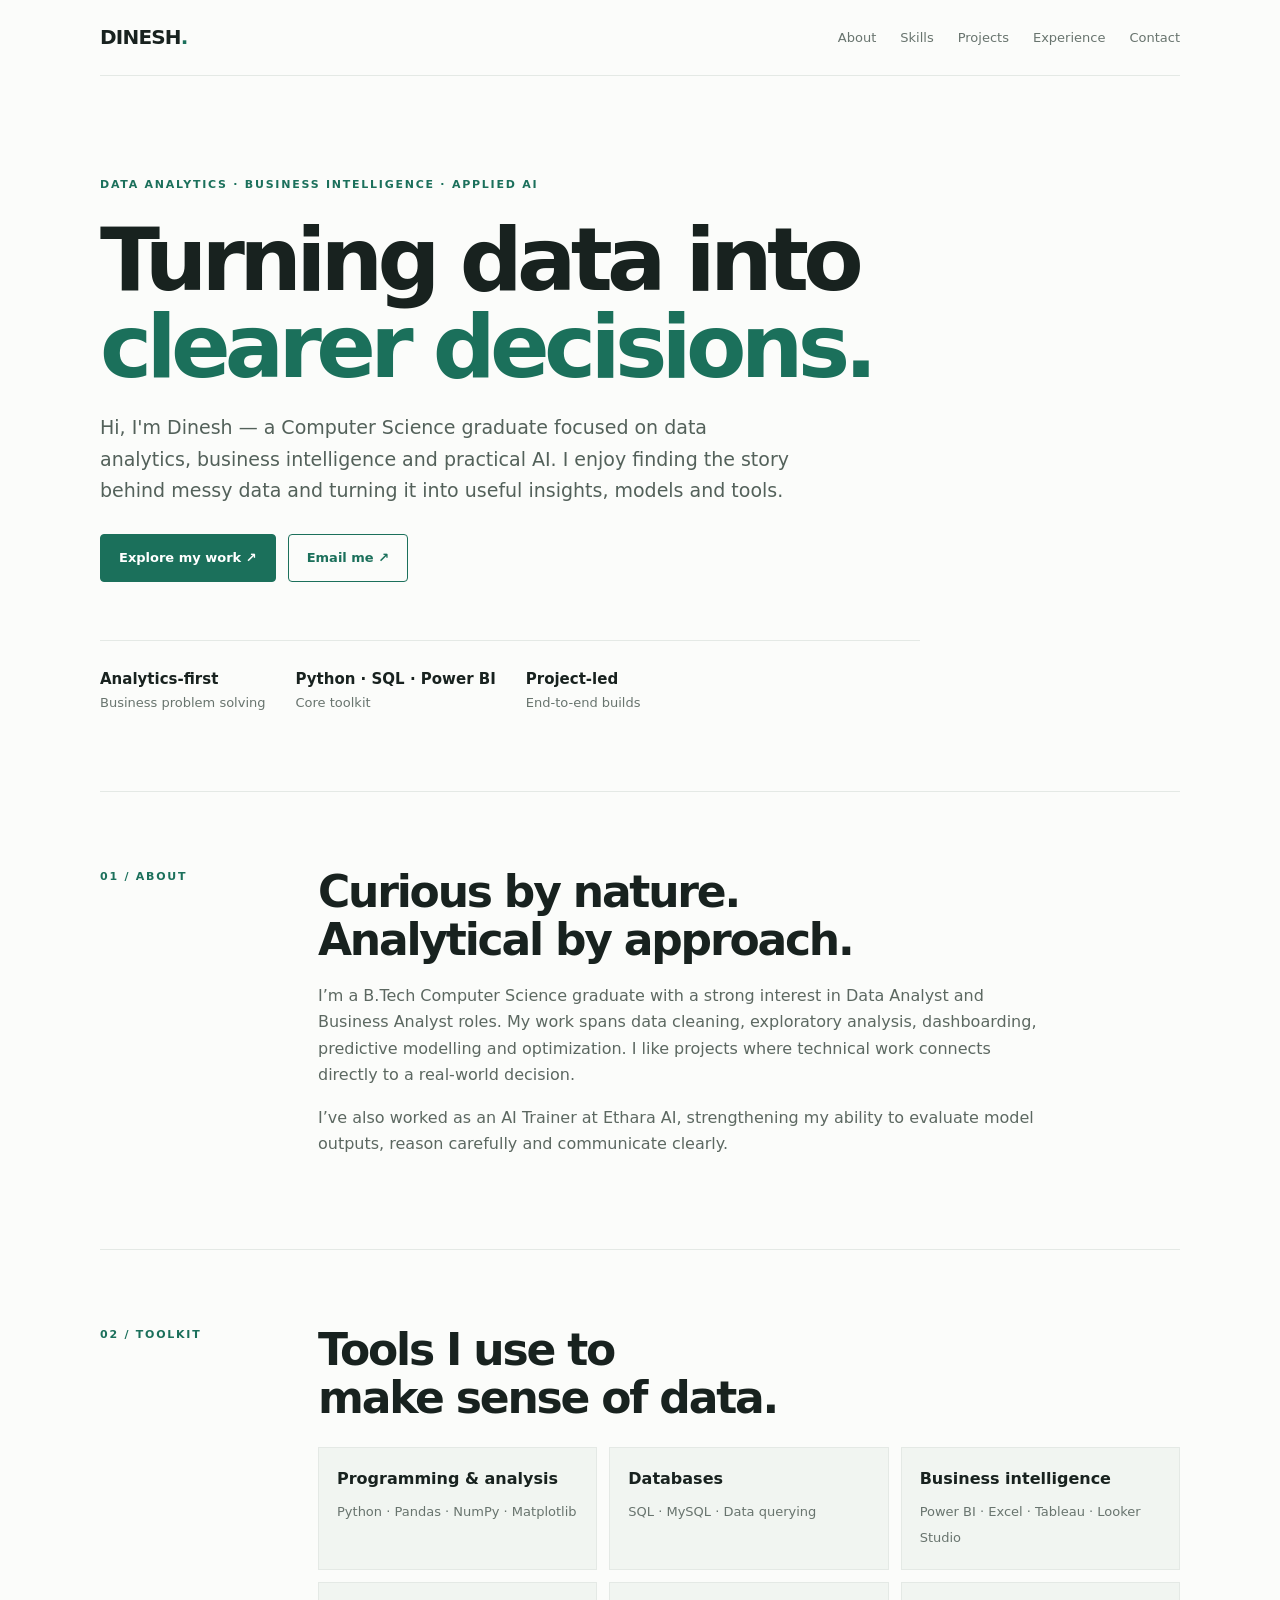
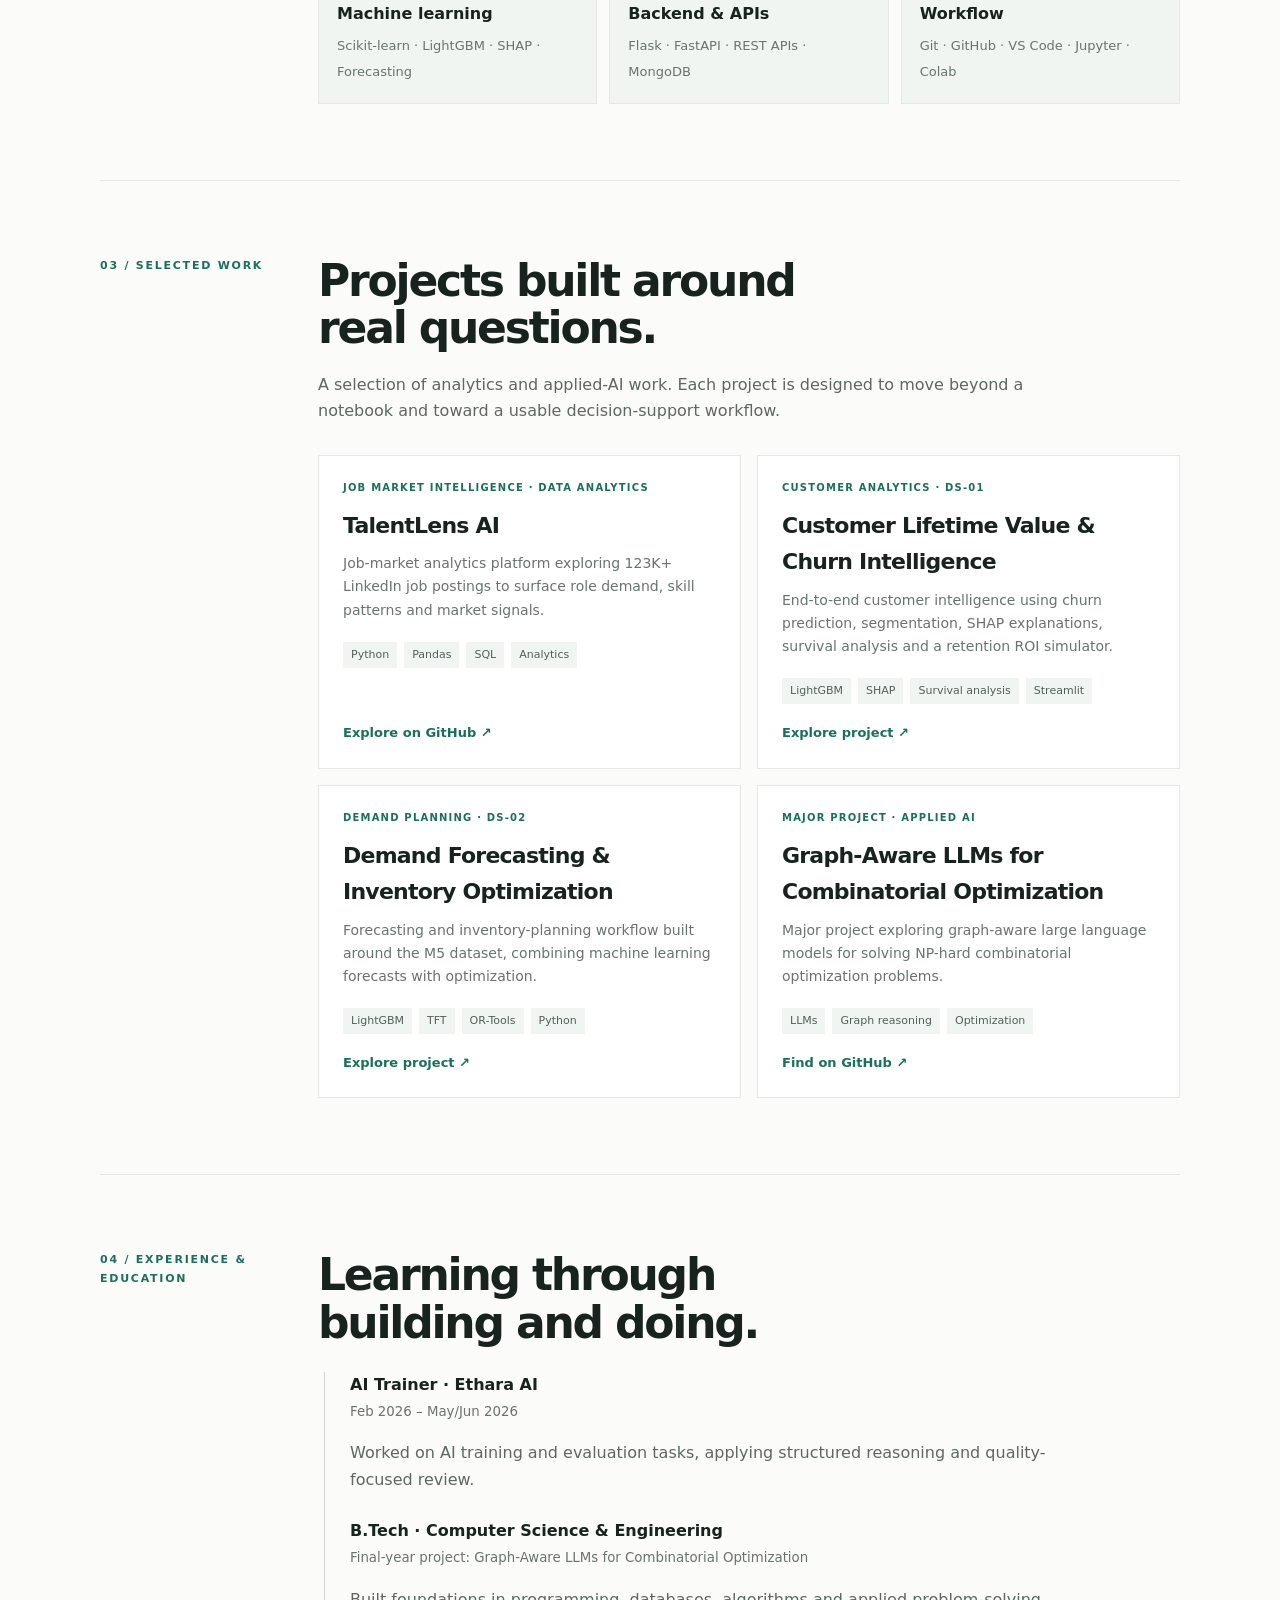
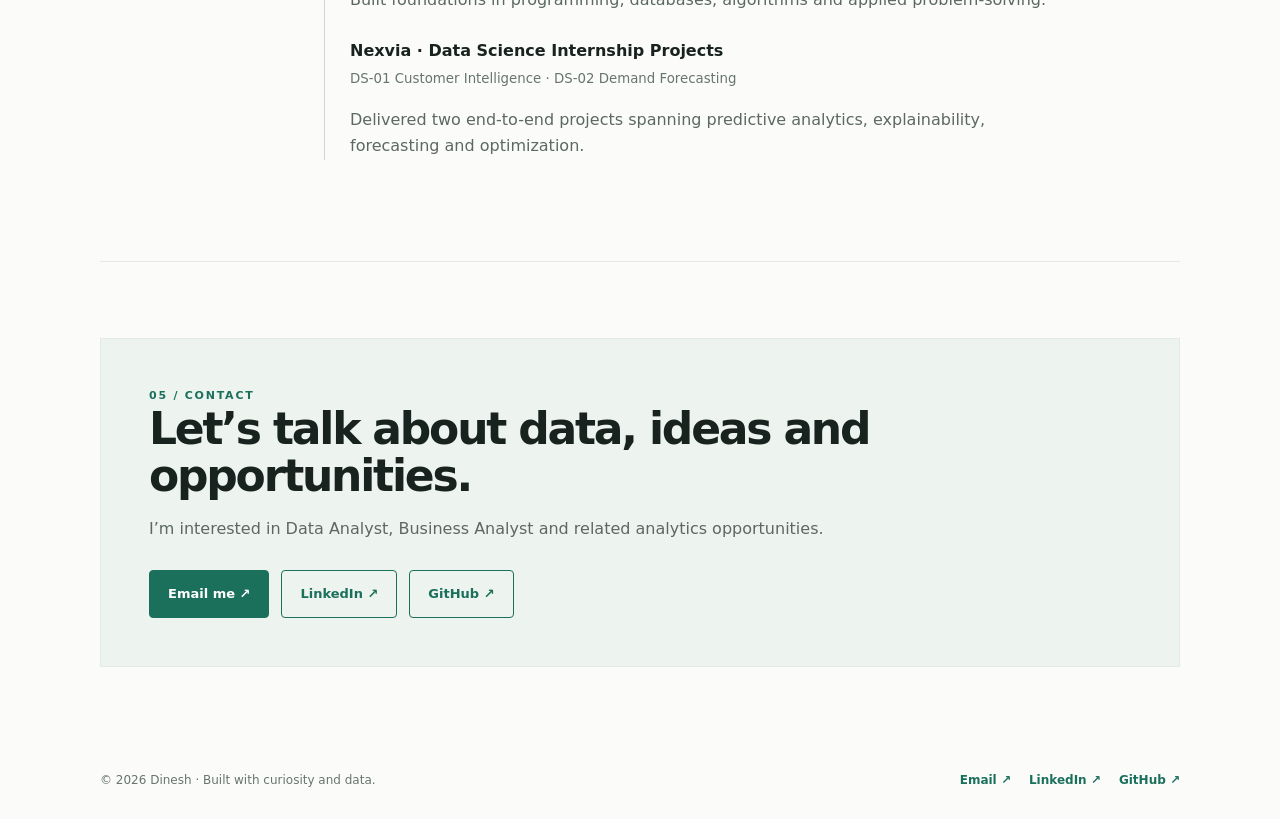
==== dinesh_portfolio_index.html @ 3a00767d "Add files via upload" ====
<!doctype html><html lang="en"><head><meta charset="utf-8"><meta name="viewport" content="width=device-width,initial-scale=1"><meta name="description" content="Dinesh — Data Analyst and aspiring Business Analyst. Portfolio of analytics and applied AI projects."><title>Dinesh | Data Analyst</title><style>
:root{--ink:#18221f;--muted:#68746e;--line:#e4e9e5;--green:#1b705b;--paper:#fbfcfa;--soft:#f1f5f1}*{box-sizing:border-box}html{scroll-behavior:smooth}body{margin:0;background:var(--paper);color:var(--ink);font:16px/1.65 Inter,ui-sans-serif,system-ui,-apple-system,Segoe UI,sans-serif}a{color:inherit}.wrap{width:min(1080px,calc(100% - 44px));margin:auto}.nav{height:76px;display:flex;align-items:center;justify-content:space-between;border-bottom:1px solid var(--line)}.brand{font-weight:800;letter-spacing:-.04em;font-size:20px;text-decoration:none}.navlinks{display:flex;gap:24px}.navlinks a{text-decoration:none;color:var(--muted);font-size:13px}.navlinks a:hover{color:var(--green)}.hero{padding:100px 0 78px;max-width:820px}.kicker,.num{font-size:11px;letter-spacing:.16em;text-transform:uppercase;color:var(--green);font-weight:800}.hero h1{font-size:clamp(48px,8vw,88px);line-height:.99;letter-spacing:-.065em;margin:22px 0}.hero h1 span{color:var(--green)}.lead{font-size:19px;color:#53615a;max-width:690px}.actions{display:flex;gap:12px;flex-wrap:wrap;margin-top:28px}.btn{padding:12px 18px;border-radius:4px;text-decoration:none;font-size:13px;font-weight:700;border:1px solid var(--green)}.primary{background:var(--green);color:white}.secondary{color:var(--green)}.meta{display:flex;gap:30px;flex-wrap:wrap;border-top:1px solid var(--line);padding-top:26px;margin-top:58px;color:var(--muted);font-size:13px}.meta b{display:block;color:var(--ink);font-size:15px}.section{padding:76px 0;border-top:1px solid var(--line)}.sectionhead{display:grid;grid-template-columns:190px 1fr;gap:28px}.section h2{font-size:clamp(30px,4vw,44px);letter-spacing:-.05em;line-height:1.08;margin:0 0 20px}.copy{color:#5c6861;max-width:720px}.skills{display:grid;grid-template-columns:repeat(3,1fr);gap:12px;margin-top:26px}.skill{padding:18px;background:var(--soft);border:1px solid var(--line)}.skill b{display:block;margin-bottom:5px}.skill span{font-size:13px;color:var(--muted)}.projects{display:grid;grid-template-columns:repeat(2,1fr);gap:16px;margin-top:30px}.project{border:1px solid var(--line);padding:24px;background:white;display:flex;flex-direction:column;min-height:250px}.project .type{font-size:10px;letter-spacing:.12em;color:var(--green);font-weight:800}.project h3{font-size:22px;letter-spacing:-.035em;margin:12px 0 8px}.project p{color:var(--muted);font-size:14px;margin:0 0 20px}.project a{margin-top:auto;color:var(--green);font-weight:700;font-size:13px;text-decoration:none}.chips{display:flex;gap:7px;flex-wrap:wrap;margin-bottom:18px}.chips span{font-size:11px;background:var(--soft);padding:4px 8px;color:#526058}.timeline{border-left:1px solid #cbd7ce;margin:25px 0 0 6px;padding-left:25px}.event{margin:0 0 25px}.event b{display:block}.event small{color:var(--muted)}.contact{background:#edf3ee;padding:48px;border:1px solid var(--line)}.contact h2{margin-bottom:10px}footer{padding:28px 0;color:var(--muted);font-size:12px;display:flex;justify-content:space-between;gap:20px;flex-wrap:wrap}.links{display:flex;gap:18px}.links a{color:var(--green);text-decoration:none;font-weight:700}@media(max-width:700px){.navlinks{gap:12px}.navlinks a{font-size:11px}.sectionhead{grid-template-columns:1fr;gap:12px}.skills{grid-template-columns:1fr 1fr}.projects{grid-template-columns:1fr}.hero{padding:75px 0 55px}.contact{padding:28px}}@media(max-width:440px){.navlinks a:nth-child(2),.navlinks a:nth-child(3){display:none}.skills{grid-template-columns:1fr}}
</style></head><body><div class="wrap"><nav class="nav"><a class="brand" href="#home">DINESH<span style="color:var(--green)">.</span></a><div class="navlinks"><a href="#about">About</a><a href="#skills">Skills</a><a href="#projects">Projects</a><a href="#experience">Experience</a><a href="#contact">Contact</a></div></nav><header class="hero" id="home"><div class="kicker">Data Analytics · Business Intelligence · Applied AI</div><h1>Turning data into <span>clearer decisions.</span></h1><p class="lead">Hi, I'm Dinesh — a Computer Science graduate focused on data analytics, business intelligence and practical AI. I enjoy finding the story behind messy data and turning it into useful insights, models and tools.</p><div class="actions"><a class="btn primary" href="#projects">Explore my work ↗</a><a class="btn secondary" href="mailto:dineshchandrareddy75@gmail.com">Email me ↗</a></div><div class="meta"><div><b>Analytics-first</b>Business problem solving</div><div><b>Python · SQL · Power BI</b>Core toolkit</div><div><b>Project-led</b>End-to-end builds</div></div></header>
<section class="section" id="about"><div class="sectionhead"><div class="num">01 / About</div><div><h2>Curious by nature.<br>Analytical by approach.</h2><p class="copy">I’m a B.Tech Computer Science graduate with a strong interest in Data Analyst and Business Analyst roles. My work spans data cleaning, exploratory analysis, dashboarding, predictive modelling and optimization. I like projects where technical work connects directly to a real-world decision.</p><p class="copy">I’ve also worked as an AI Trainer at Ethara AI, strengthening my ability to evaluate model outputs, reason carefully and communicate clearly.</p></div></div></section>
<section class="section" id="skills"><div class="sectionhead"><div class="num">02 / Toolkit</div><div><h2>Tools I use to<br>make sense of data.</h2><div class="skills"><div class="skill"><b>Programming & analysis</b><span>Python · Pandas · NumPy · Matplotlib</span></div><div class="skill"><b>Databases</b><span>SQL · MySQL · Data querying</span></div><div class="skill"><b>Business intelligence</b><span>Power BI · Excel · Tableau · Looker Studio</span></div><div class="skill"><b>Machine learning</b><span>Scikit-learn · LightGBM · SHAP · Forecasting</span></div><div class="skill"><b>Backend & APIs</b><span>Flask · FastAPI · REST APIs · MongoDB</span></div><div class="skill"><b>Workflow</b><span>Git · GitHub · VS Code · Jupyter · Colab</span></div></div></div></div></section>
<section class="section" id="projects"><div class="sectionhead"><div class="num">03 / Selected work</div><div><h2>Projects built around<br>real questions.</h2><p class="copy">A selection of analytics and applied-AI work. Each project is designed to move beyond a notebook and toward a usable decision-support workflow.</p><div class="projects"><article class="project"><div class="type">JOB MARKET INTELLIGENCE · DATA ANALYTICS</div><h3>TalentLens AI</h3><p>Job-market analytics platform exploring 123K+ LinkedIn job postings to surface role demand, skill patterns and market signals.</p><div class="chips"><span>Python</span><span>Pandas</span><span>SQL</span><span>Analytics</span></div><a href="https://github.com/dinesh15-hub" target="_blank" rel="noreferrer">Explore on GitHub ↗</a></article><article class="project"><div class="type">CUSTOMER ANALYTICS · DS-01</div><h3>Customer Lifetime Value & Churn Intelligence</h3><p>End-to-end customer intelligence using churn prediction, segmentation, SHAP explanations, survival analysis and a retention ROI simulator.</p><div class="chips"><span>LightGBM</span><span>SHAP</span><span>Survival analysis</span><span>Streamlit</span></div><a href="https://github.com/dinesh15-hub/Nexvia" target="_blank" rel="noreferrer">Explore project ↗</a></article><article class="project"><div class="type">DEMAND PLANNING · DS-02</div><h3>Demand Forecasting & Inventory Optimization</h3><p>Forecasting and inventory-planning workflow built around the M5 dataset, combining machine learning forecasts with optimization.</p><div class="chips"><span>LightGBM</span><span>TFT</span><span>OR-Tools</span><span>Python</span></div><a href="https://github.com/dinesh15-hub/DS-02-Demand-Forecasting" target="_blank" rel="noreferrer">Explore project ↗</a></article><article class="project"><div class="type">MAJOR PROJECT · APPLIED AI</div><h3>Graph-Aware LLMs for Combinatorial Optimization</h3><p>Major project exploring graph-aware large language models for solving NP-hard combinatorial optimization problems.</p><div class="chips"><span>LLMs</span><span>Graph reasoning</span><span>Optimization</span></div><a href="https://github.com/dinesh15-hub" target="_blank" rel="noreferrer">Find on GitHub ↗</a></article></div></div></div></section>
<section class="section" id="experience"><div class="sectionhead"><div class="num">04 / Experience & education</div><div><h2>Learning through<br>building and doing.</h2><div class="timeline"><div class="event"><b>AI Trainer · Ethara AI</b><small>Feb 2026 – May/Jun 2026</small><p class="copy">Worked on AI training and evaluation tasks, applying structured reasoning and quality-focused review.</p></div><div class="event"><b>B.Tech · Computer Science & Engineering</b><small>Final-year project: Graph-Aware LLMs for Combinatorial Optimization</small><p class="copy">Built foundations in programming, databases, algorithms and applied problem-solving.</p></div><div class="event"><b>Nexvia · Data Science Internship Projects</b><small>DS-01 Customer Intelligence · DS-02 Demand Forecasting</small><p class="copy">Delivered two end-to-end projects spanning predictive analytics, explainability, forecasting and optimization.</p></div></div></div></div></section>
<section class="section" id="contact"><div class="contact"><div class="num">05 / Contact</div><h2>Let’s talk about data, ideas and opportunities.</h2><p class="copy">I’m interested in Data Analyst, Business Analyst and related analytics opportunities.</p><div class="actions"><a class="btn primary" href="mailto:dineshchandrareddy75@gmail.com">Email me ↗</a><a class="btn secondary" href="https://www.linkedin.com/in/dineshchandra-reddy-vanteru-159340287" target="_blank" rel="noreferrer">LinkedIn ↗</a><a class="btn secondary" href="https://github.com/dinesh15-hub" target="_blank" rel="noreferrer">GitHub ↗</a></div></div></section><footer><span>© 2026 Dinesh · Built with curiosity and data.</span><div class="links"><a href="mailto:dineshchandrareddy75@gmail.com">Email ↗</a><a href="https://www.linkedin.com/in/dineshchandra-reddy-vanteru-159340287" target="_blank" rel="noreferrer">LinkedIn ↗</a><a href="https://github.com/dinesh15-hub" target="_blank" rel="noreferrer">GitHub ↗</a></div></footer></div></body></html>
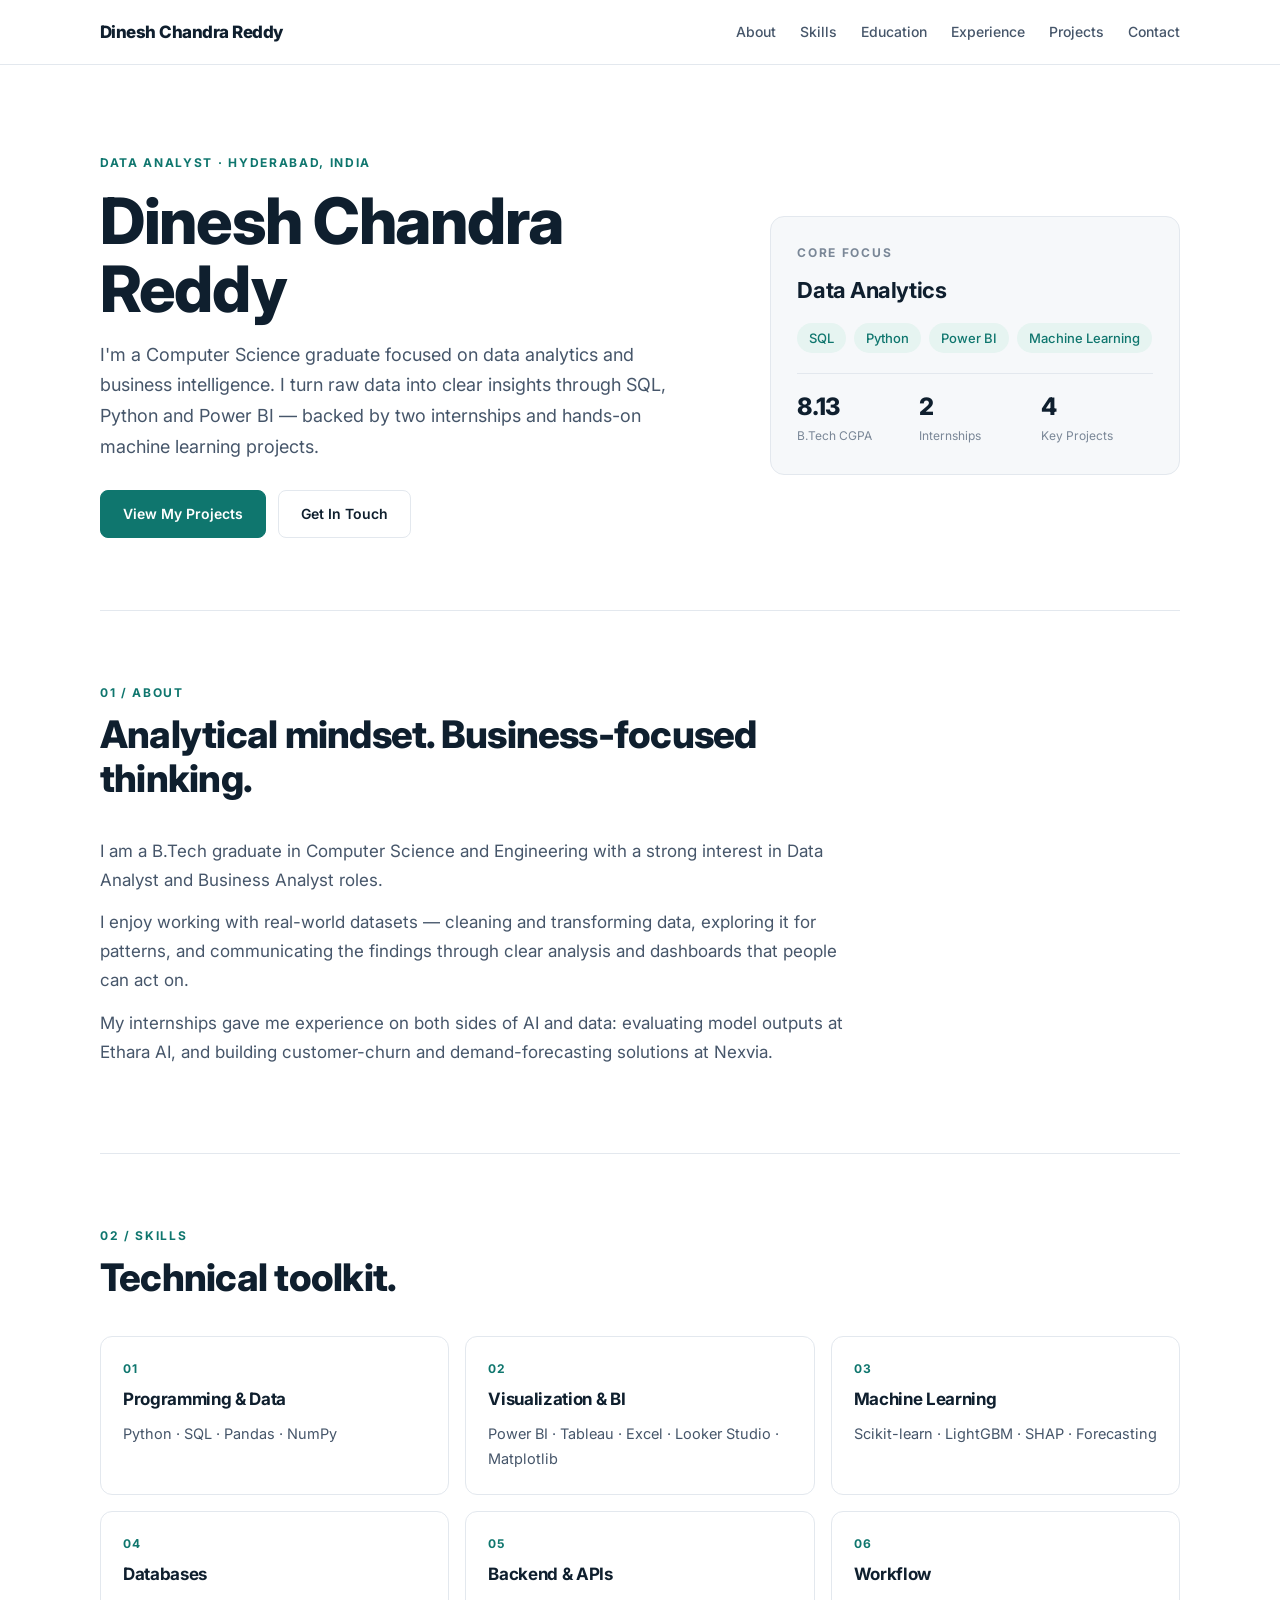
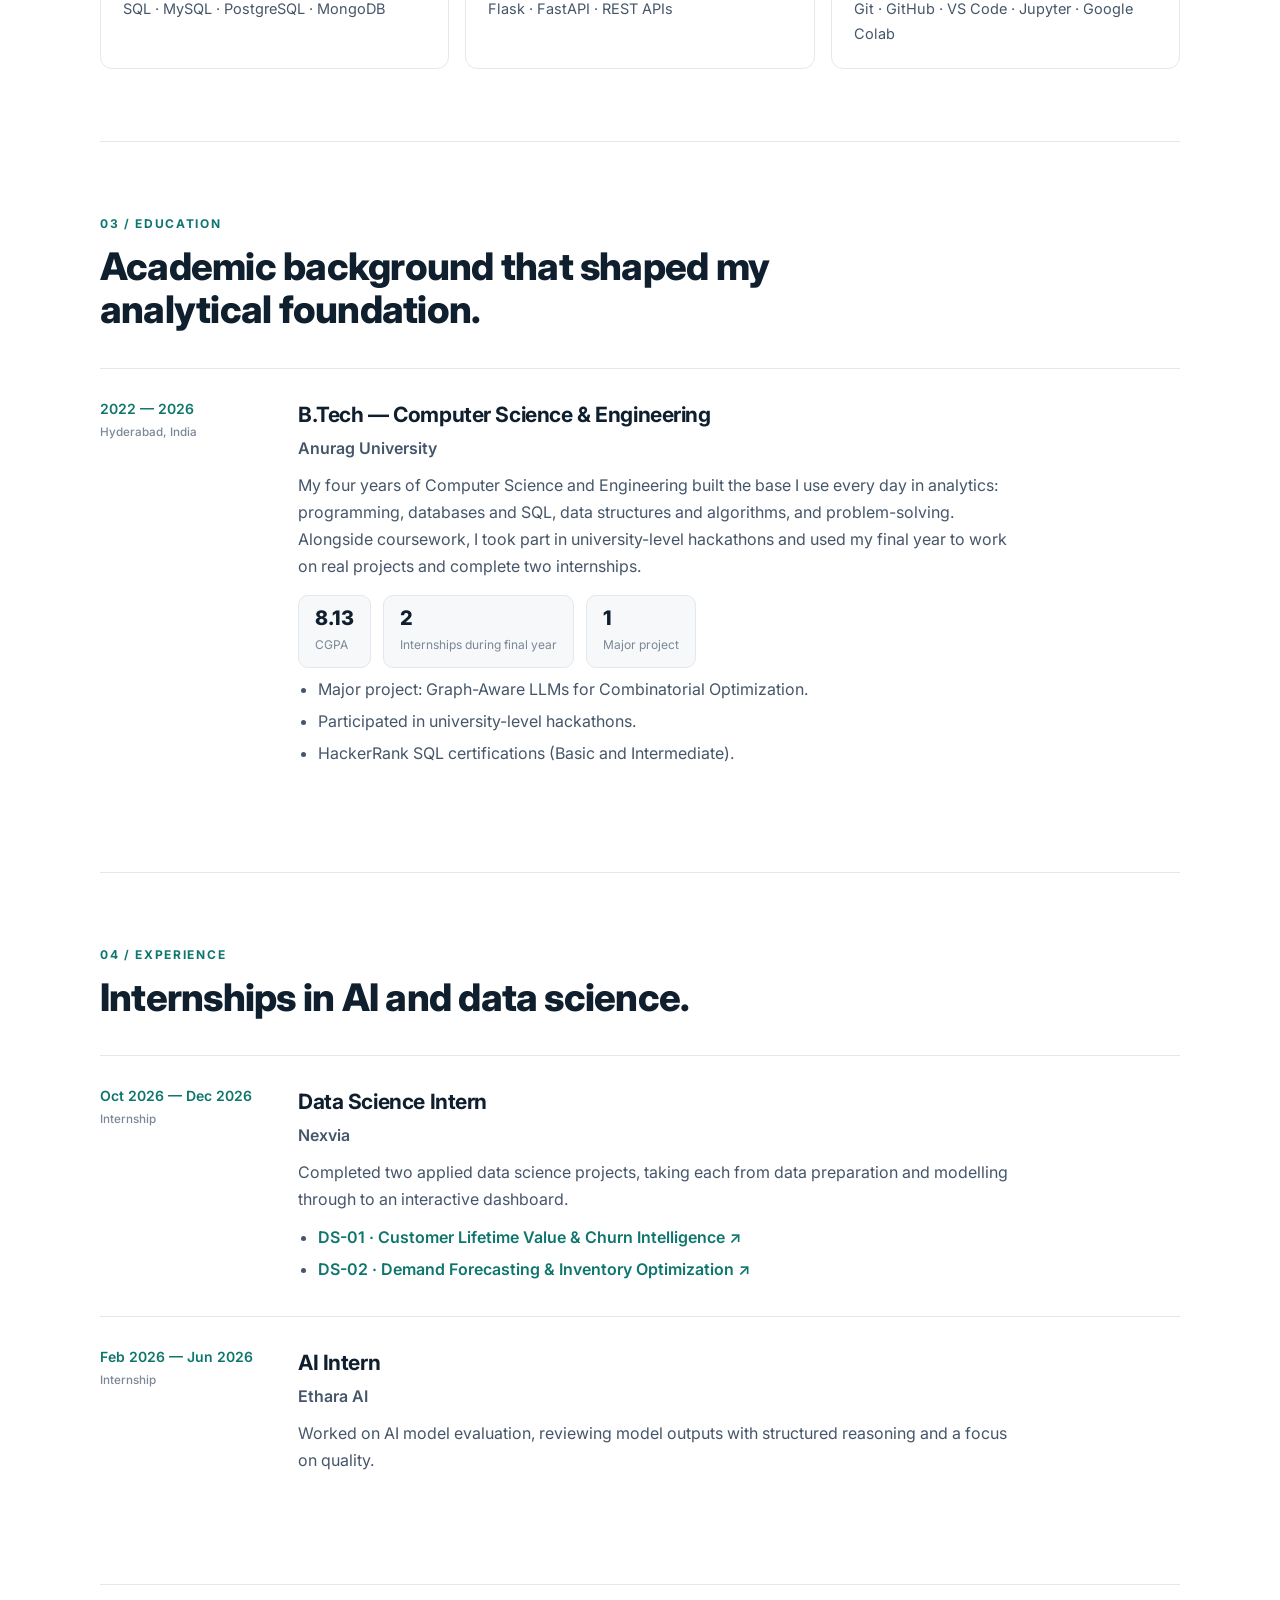
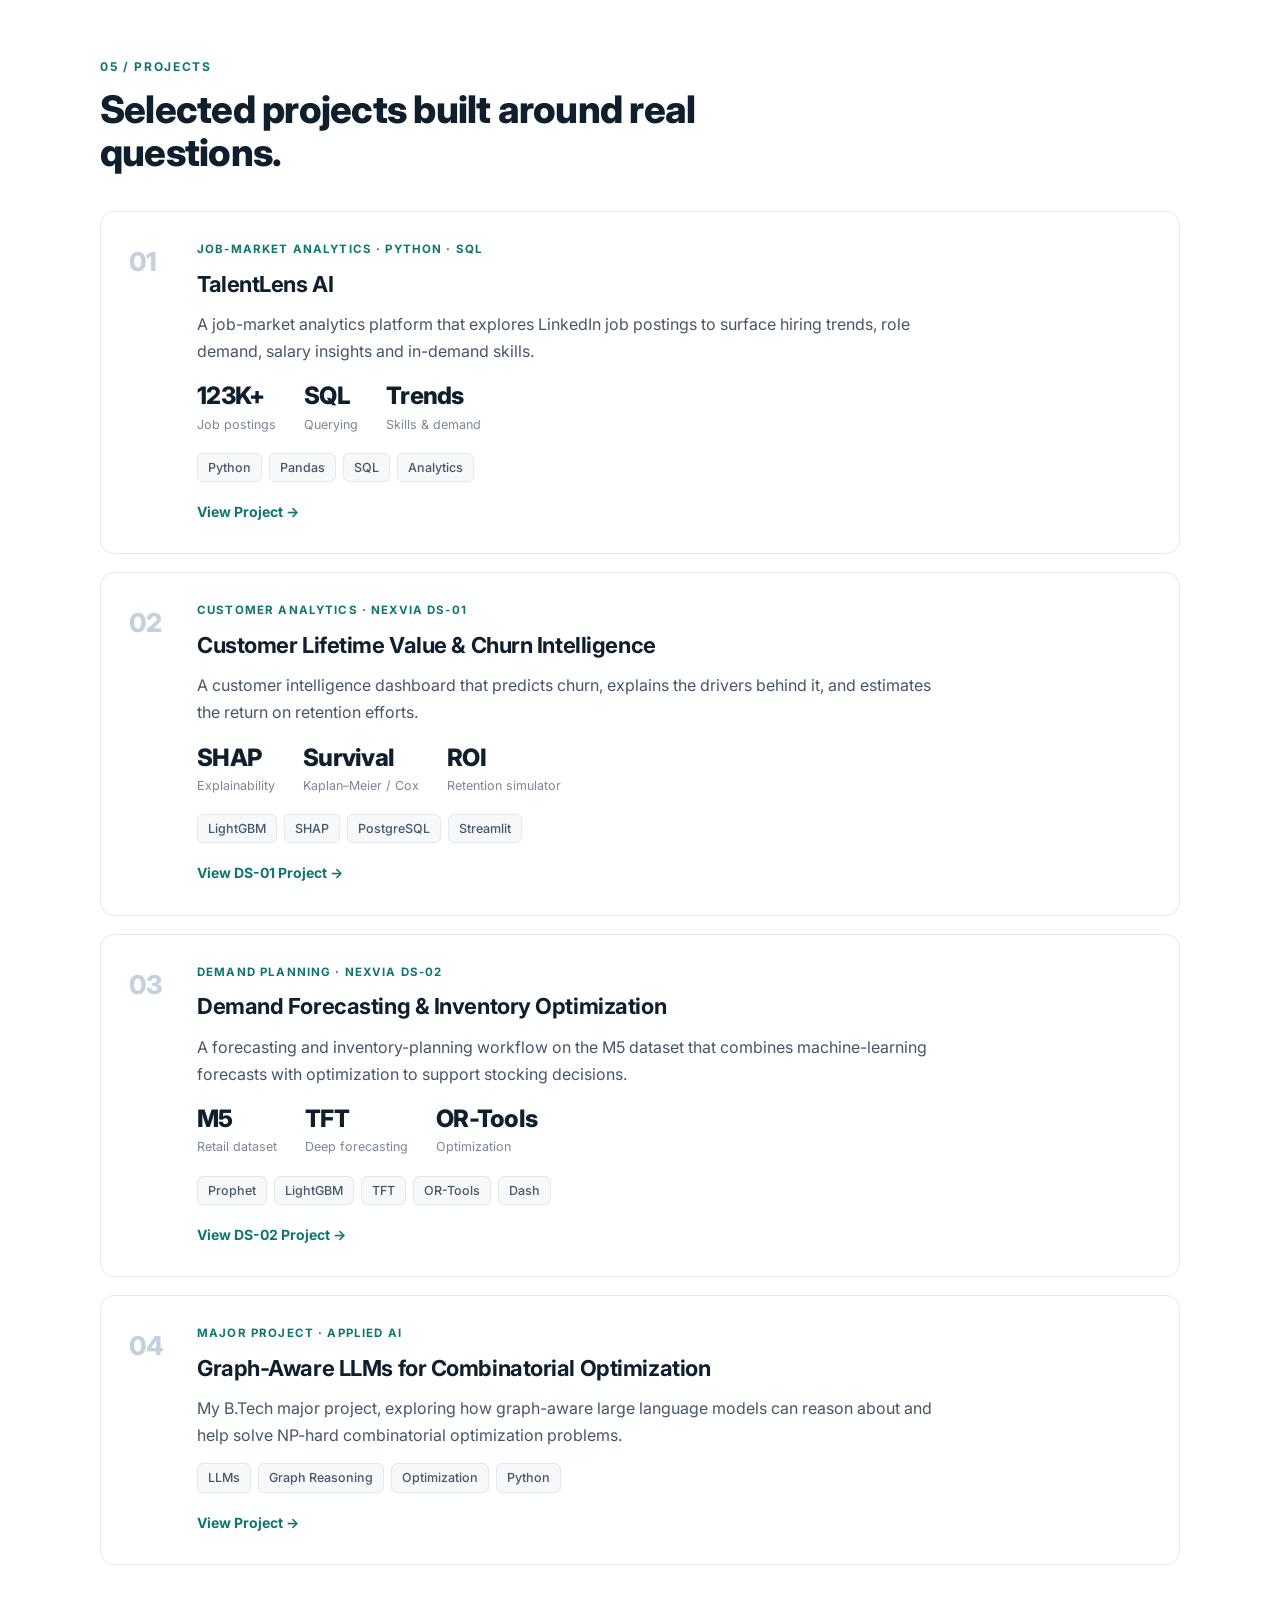
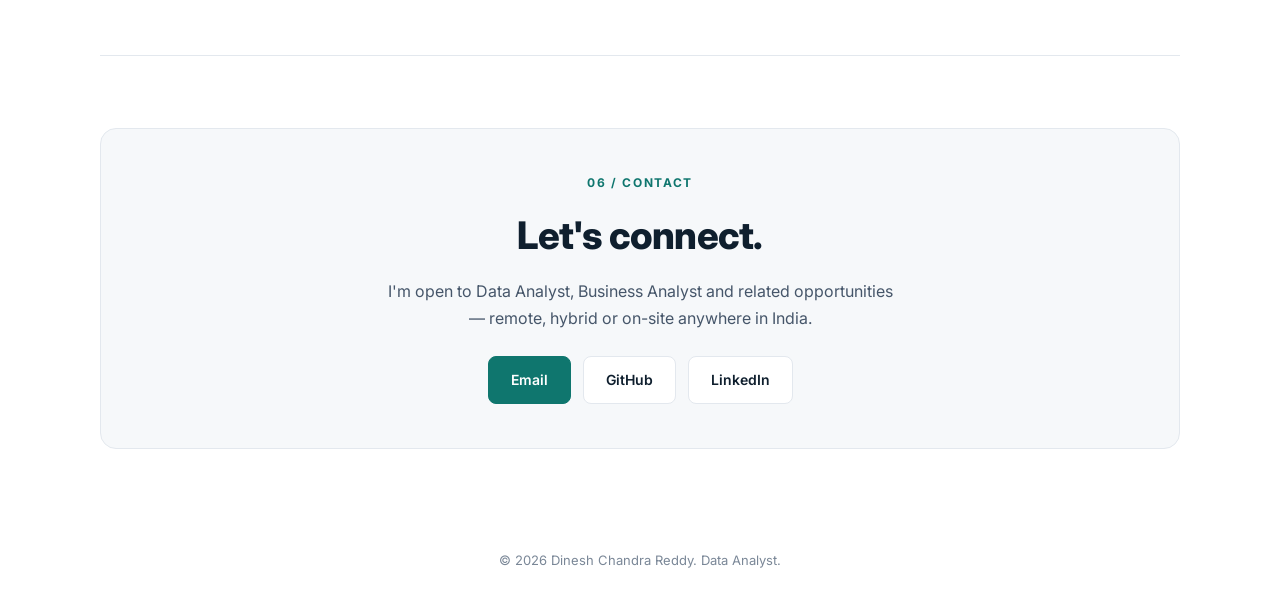
==== commit 4b84afac: "Update dinesh_portfolio_index.html" ====
--- a/dinesh_portfolio_index.html
+++ b/dinesh_portfolio_index.html
@@ -1,8 +1,298 @@
-<!doctype html><html lang="en"><head><meta charset="utf-8"><meta name="viewport" content="width=device-width,initial-scale=1"><meta name="description" content="Dinesh — Data Analyst and aspiring Business Analyst. Portfolio of analytics and applied AI projects."><title>Dinesh | Data Analyst</title><style>
-:root{--ink:#18221f;--muted:#68746e;--line:#e4e9e5;--green:#1b705b;--paper:#fbfcfa;--soft:#f1f5f1}*{box-sizing:border-box}html{scroll-behavior:smooth}body{margin:0;background:var(--paper);color:var(--ink);font:16px/1.65 Inter,ui-sans-serif,system-ui,-apple-system,Segoe UI,sans-serif}a{color:inherit}.wrap{width:min(1080px,calc(100% - 44px));margin:auto}.nav{height:76px;display:flex;align-items:center;justify-content:space-between;border-bottom:1px solid var(--line)}.brand{font-weight:800;letter-spacing:-.04em;font-size:20px;text-decoration:none}.navlinks{display:flex;gap:24px}.navlinks a{text-decoration:none;color:var(--muted);font-size:13px}.navlinks a:hover{color:var(--green)}.hero{padding:100px 0 78px;max-width:820px}.kicker,.num{font-size:11px;letter-spacing:.16em;text-transform:uppercase;color:var(--green);font-weight:800}.hero h1{font-size:clamp(48px,8vw,88px);line-height:.99;letter-spacing:-.065em;margin:22px 0}.hero h1 span{color:var(--green)}.lead{font-size:19px;color:#53615a;max-width:690px}.actions{display:flex;gap:12px;flex-wrap:wrap;margin-top:28px}.btn{padding:12px 18px;border-radius:4px;text-decoration:none;font-size:13px;font-weight:700;border:1px solid var(--green)}.primary{background:var(--green);color:white}.secondary{color:var(--green)}.meta{display:flex;gap:30px;flex-wrap:wrap;border-top:1px solid var(--line);padding-top:26px;margin-top:58px;color:var(--muted);font-size:13px}.meta b{display:block;color:var(--ink);font-size:15px}.section{padding:76px 0;border-top:1px solid var(--line)}.sectionhead{display:grid;grid-template-columns:190px 1fr;gap:28px}.section h2{font-size:clamp(30px,4vw,44px);letter-spacing:-.05em;line-height:1.08;margin:0 0 20px}.copy{color:#5c6861;max-width:720px}.skills{display:grid;grid-template-columns:repeat(3,1fr);gap:12px;margin-top:26px}.skill{padding:18px;background:var(--soft);border:1px solid var(--line)}.skill b{display:block;margin-bottom:5px}.skill span{font-size:13px;color:var(--muted)}.projects{display:grid;grid-template-columns:repeat(2,1fr);gap:16px;margin-top:30px}.project{border:1px solid var(--line);padding:24px;background:white;display:flex;flex-direction:column;min-height:250px}.project .type{font-size:10px;letter-spacing:.12em;color:var(--green);font-weight:800}.project h3{font-size:22px;letter-spacing:-.035em;margin:12px 0 8px}.project p{color:var(--muted);font-size:14px;margin:0 0 20px}.project a{margin-top:auto;color:var(--green);font-weight:700;font-size:13px;text-decoration:none}.chips{display:flex;gap:7px;flex-wrap:wrap;margin-bottom:18px}.chips span{font-size:11px;background:var(--soft);padding:4px 8px;color:#526058}.timeline{border-left:1px solid #cbd7ce;margin:25px 0 0 6px;padding-left:25px}.event{margin:0 0 25px}.event b{display:block}.event small{color:var(--muted)}.contact{background:#edf3ee;padding:48px;border:1px solid var(--line)}.contact h2{margin-bottom:10px}footer{padding:28px 0;color:var(--muted);font-size:12px;display:flex;justify-content:space-between;gap:20px;flex-wrap:wrap}.links{display:flex;gap:18px}.links a{color:var(--green);text-decoration:none;font-weight:700}@media(max-width:700px){.navlinks{gap:12px}.navlinks a{font-size:11px}.sectionhead{grid-template-columns:1fr;gap:12px}.skills{grid-template-columns:1fr 1fr}.projects{grid-template-columns:1fr}.hero{padding:75px 0 55px}.contact{padding:28px}}@media(max-width:440px){.navlinks a:nth-child(2),.navlinks a:nth-child(3){display:none}.skills{grid-template-columns:1fr}}
-</style></head><body><div class="wrap"><nav class="nav"><a class="brand" href="#home">DINESH<span style="color:var(--green)">.</span></a><div class="navlinks"><a href="#about">About</a><a href="#skills">Skills</a><a href="#projects">Projects</a><a href="#experience">Experience</a><a href="#contact">Contact</a></div></nav><header class="hero" id="home"><div class="kicker">Data Analytics · Business Intelligence · Applied AI</div><h1>Turning data into <span>clearer decisions.</span></h1><p class="lead">Hi, I'm Dinesh — a Computer Science graduate focused on data analytics, business intelligence and practical AI. I enjoy finding the story behind messy data and turning it into useful insights, models and tools.</p><div class="actions"><a class="btn primary" href="#projects">Explore my work ↗</a><a class="btn secondary" href="mailto:dineshchandrareddy75@gmail.com">Email me ↗</a></div><div class="meta"><div><b>Analytics-first</b>Business problem solving</div><div><b>Python · SQL · Power BI</b>Core toolkit</div><div><b>Project-led</b>End-to-end builds</div></div></header>
-<section class="section" id="about"><div class="sectionhead"><div class="num">01 / About</div><div><h2>Curious by nature.<br>Analytical by approach.</h2><p class="copy">I’m a B.Tech Computer Science graduate with a strong interest in Data Analyst and Business Analyst roles. My work spans data cleaning, exploratory analysis, dashboarding, predictive modelling and optimization. I like projects where technical work connects directly to a real-world decision.</p><p class="copy">I’ve also worked as an AI Trainer at Ethara AI, strengthening my ability to evaluate model outputs, reason carefully and communicate clearly.</p></div></div></section>
-<section class="section" id="skills"><div class="sectionhead"><div class="num">02 / Toolkit</div><div><h2>Tools I use to<br>make sense of data.</h2><div class="skills"><div class="skill"><b>Programming & analysis</b><span>Python · Pandas · NumPy · Matplotlib</span></div><div class="skill"><b>Databases</b><span>SQL · MySQL · Data querying</span></div><div class="skill"><b>Business intelligence</b><span>Power BI · Excel · Tableau · Looker Studio</span></div><div class="skill"><b>Machine learning</b><span>Scikit-learn · LightGBM · SHAP · Forecasting</span></div><div class="skill"><b>Backend & APIs</b><span>Flask · FastAPI · REST APIs · MongoDB</span></div><div class="skill"><b>Workflow</b><span>Git · GitHub · VS Code · Jupyter · Colab</span></div></div></div></div></section>
-<section class="section" id="projects"><div class="sectionhead"><div class="num">03 / Selected work</div><div><h2>Projects built around<br>real questions.</h2><p class="copy">A selection of analytics and applied-AI work. Each project is designed to move beyond a notebook and toward a usable decision-support workflow.</p><div class="projects"><article class="project"><div class="type">JOB MARKET INTELLIGENCE · DATA ANALYTICS</div><h3>TalentLens AI</h3><p>Job-market analytics platform exploring 123K+ LinkedIn job postings to surface role demand, skill patterns and market signals.</p><div class="chips"><span>Python</span><span>Pandas</span><span>SQL</span><span>Analytics</span></div><a href="https://github.com/dinesh15-hub" target="_blank" rel="noreferrer">Explore on GitHub ↗</a></article><article class="project"><div class="type">CUSTOMER ANALYTICS · DS-01</div><h3>Customer Lifetime Value & Churn Intelligence</h3><p>End-to-end customer intelligence using churn prediction, segmentation, SHAP explanations, survival analysis and a retention ROI simulator.</p><div class="chips"><span>LightGBM</span><span>SHAP</span><span>Survival analysis</span><span>Streamlit</span></div><a href="https://github.com/dinesh15-hub/Nexvia" target="_blank" rel="noreferrer">Explore project ↗</a></article><article class="project"><div class="type">DEMAND PLANNING · DS-02</div><h3>Demand Forecasting & Inventory Optimization</h3><p>Forecasting and inventory-planning workflow built around the M5 dataset, combining machine learning forecasts with optimization.</p><div class="chips"><span>LightGBM</span><span>TFT</span><span>OR-Tools</span><span>Python</span></div><a href="https://github.com/dinesh15-hub/DS-02-Demand-Forecasting" target="_blank" rel="noreferrer">Explore project ↗</a></article><article class="project"><div class="type">MAJOR PROJECT · APPLIED AI</div><h3>Graph-Aware LLMs for Combinatorial Optimization</h3><p>Major project exploring graph-aware large language models for solving NP-hard combinatorial optimization problems.</p><div class="chips"><span>LLMs</span><span>Graph reasoning</span><span>Optimization</span></div><a href="https://github.com/dinesh15-hub" target="_blank" rel="noreferrer">Find on GitHub ↗</a></article></div></div></div></section>
-<section class="section" id="experience"><div class="sectionhead"><div class="num">04 / Experience & education</div><div><h2>Learning through<br>building and doing.</h2><div class="timeline"><div class="event"><b>AI Trainer · Ethara AI</b><small>Feb 2026 – May/Jun 2026</small><p class="copy">Worked on AI training and evaluation tasks, applying structured reasoning and quality-focused review.</p></div><div class="event"><b>B.Tech · Computer Science & Engineering</b><small>Final-year project: Graph-Aware LLMs for Combinatorial Optimization</small><p class="copy">Built foundations in programming, databases, algorithms and applied problem-solving.</p></div><div class="event"><b>Nexvia · Data Science Internship Projects</b><small>DS-01 Customer Intelligence · DS-02 Demand Forecasting</small><p class="copy">Delivered two end-to-end projects spanning predictive analytics, explainability, forecasting and optimization.</p></div></div></div></div></section>
-<section class="section" id="contact"><div class="contact"><div class="num">05 / Contact</div><h2>Let’s talk about data, ideas and opportunities.</h2><p class="copy">I’m interested in Data Analyst, Business Analyst and related analytics opportunities.</p><div class="actions"><a class="btn primary" href="mailto:dineshchandrareddy75@gmail.com">Email me ↗</a><a class="btn secondary" href="https://www.linkedin.com/in/dineshchandra-reddy-vanteru-159340287" target="_blank" rel="noreferrer">LinkedIn ↗</a><a class="btn secondary" href="https://github.com/dinesh15-hub" target="_blank" rel="noreferrer">GitHub ↗</a></div></div></section><footer><span>© 2026 Dinesh · Built with curiosity and data.</span><div class="links"><a href="mailto:dineshchandrareddy75@gmail.com">Email ↗</a><a href="https://www.linkedin.com/in/dineshchandra-reddy-vanteru-159340287" target="_blank" rel="noreferrer">LinkedIn ↗</a><a href="https://github.com/dinesh15-hub" target="_blank" rel="noreferrer">GitHub ↗</a></div></footer></div></body></html>
+<!doctype html>
+<html lang="en">
+<head>
+<meta charset="utf-8">
+<meta name="viewport" content="width=device-width, initial-scale=1">
+<meta name="description" content="Dinesh Chandra Reddy — Data Analyst portfolio: SQL, Python, Power BI, analytics and applied machine learning projects.">
+<title>Dinesh Chandra Reddy | Data Analyst</title>
+<link rel="preconnect" href="https://fonts.googleapis.com">
+<link rel="preconnect" href="https://fonts.gstatic.com" crossorigin>
+<link href="https://fonts.googleapis.com/css2?family=Inter:wght@400;500;600;700;800&display=swap" rel="stylesheet">
+<style>
+:root{
+  --bg:#ffffff;--soft:#f6f8fa;--ink:#0f1f2e;--text:#46566a;--muted:#7a8797;
+  --line:#e3e8ee;--accent:#0f766e;--accent-soft:#e6f4f1;
+}
+*{box-sizing:border-box}
+html{scroll-behavior:smooth;scroll-padding-top:76px}
+body{margin:0;background:var(--bg);color:var(--text);font:16px/1.7 Inter,system-ui,-apple-system,"Segoe UI",sans-serif;-webkit-font-smoothing:antialiased}
+a{color:inherit;text-decoration:none}
+h1,h2,h3,h4{color:var(--ink);margin:0;letter-spacing:-.02em}
+.wrap{width:min(1080px,calc(100% - 48px));margin:auto}
+
+/* nav */
+.nav{position:sticky;top:0;z-index:20;background:rgba(255,255,255,.94);backdrop-filter:blur(8px);border-bottom:1px solid var(--line)}
+.nav .wrap{display:flex;align-items:center;justify-content:space-between;height:64px;gap:20px}
+.brand{font-weight:800;color:var(--ink);letter-spacing:-.03em;font-size:17px}
+.links{display:flex;gap:24px;flex-wrap:wrap}
+.links a{font-size:14px;color:var(--text);font-weight:500}
+.links a:hover{color:var(--accent)}
+
+/* hero */
+.hero{padding:88px 0 72px;display:grid;grid-template-columns:1.5fr 1fr;gap:56px;align-items:center}
+.eyebrow{font-size:12px;font-weight:700;letter-spacing:.14em;text-transform:uppercase;color:var(--accent)}
+.hero h1{font-size:clamp(40px,6vw,64px);line-height:1.05;font-weight:800;margin:14px 0 18px}
+.lead{font-size:18px;max-width:600px;margin:0 0 28px}
+.btns{display:flex;gap:12px;flex-wrap:wrap}
+.btn{display:inline-block;padding:11px 22px;border-radius:8px;font-size:14px;font-weight:600;border:1px solid var(--line);color:var(--ink);background:#fff;transition:.2s}
+.btn:hover{border-color:var(--accent);color:var(--accent)}
+.btn.p{background:var(--accent);border-color:var(--accent);color:#fff}
+.btn.p:hover{background:#0b5f58;color:#fff}
+.focus{background:var(--soft);border:1px solid var(--line);border-radius:14px;padding:26px}
+.focus .eyebrow{color:var(--muted)}
+.focus h3{font-size:22px;margin:8px 0 14px}
+.chips{display:flex;flex-wrap:wrap;gap:8px}
+.chips span{font-size:13px;font-weight:500;color:var(--accent);background:var(--accent-soft);padding:4px 12px;border-radius:99px}
+.mini{display:grid;grid-template-columns:repeat(3,1fr);gap:10px;margin-top:20px;padding-top:20px;border-top:1px solid var(--line)}
+.mini b{display:block;font-size:24px;color:var(--ink);font-weight:800;letter-spacing:-.03em;line-height:1.1}
+.mini span{font-size:12px;color:var(--muted)}
+
+/* sections */
+section{padding:72px 0;border-top:1px solid var(--line)}
+.sec-no{font-size:12px;font-weight:700;letter-spacing:.14em;text-transform:uppercase;color:var(--accent)}
+.sec-title{font-size:clamp(28px,4vw,38px);font-weight:800;line-height:1.15;margin:10px 0 36px;max-width:700px}
+.about p{max-width:760px;margin:0 0 14px;font-size:17px}
+
+/* skills */
+.grid3{display:grid;grid-template-columns:repeat(3,1fr);gap:16px}
+.card{border:1px solid var(--line);border-radius:12px;padding:22px;background:#fff}
+.card .n{font-size:12px;font-weight:700;color:var(--accent);letter-spacing:.08em}
+.card h3{font-size:17px;margin:6px 0 8px}
+.card p{margin:0;font-size:14.5px;color:var(--text)}
+
+/* timeline-like rows */
+.row{display:grid;grid-template-columns:170px 1fr;gap:28px;padding:28px 0;border-top:1px solid var(--line)}
+.row:first-of-type{border-top:0;padding-top:0}
+.when{font-size:14px;font-weight:600;color:var(--accent)}
+.when small{display:block;font-weight:500;color:var(--muted);margin-top:2px}
+.row h3{font-size:21px}
+.org{font-weight:600;color:var(--text);margin:2px 0 10px}
+.row p{margin:0 0 10px;max-width:720px}
+.row ul{margin:8px 0 0;padding-left:20px;max-width:720px}
+.row li{margin-bottom:5px}
+.row li a,.inline{color:var(--accent);font-weight:600}
+.row li a:hover,.inline:hover{text-decoration:underline}
+.facts{display:flex;gap:12px;flex-wrap:wrap;margin:14px 0 4px}
+.fact{background:var(--soft);border:1px solid var(--line);border-radius:10px;padding:10px 16px}
+.fact b{display:block;color:var(--ink);font-size:20px;font-weight:800;line-height:1.2}
+.fact span{font-size:12px;color:var(--muted)}
+
+/* projects */
+.proj{display:grid;grid-template-columns:48px 1fr;gap:20px;border:1px solid var(--line);border-radius:14px;padding:28px;margin-bottom:18px;background:#fff;transition:.2s}
+.proj:hover{border-color:#b9c7d3;box-shadow:0 8px 24px rgba(15,31,46,.06)}
+.pno{font-size:26px;font-weight:800;color:#c4d0db;letter-spacing:-.03em}
+.ptag{font-size:11.5px;font-weight:700;letter-spacing:.1em;text-transform:uppercase;color:var(--accent)}
+.proj h3{font-size:22px;margin:6px 0 8px}
+.proj p{margin:0 0 4px;max-width:760px}
+.stats{display:flex;gap:28px;flex-wrap:wrap;margin:18px 0 16px}
+.stats b{display:block;font-size:24px;font-weight:800;color:var(--ink);letter-spacing:-.03em;line-height:1.1}
+.stats span{font-size:12.5px;color:var(--muted)}
+.tags{display:flex;flex-wrap:wrap;gap:7px;margin-bottom:16px}
+.tags span{font-size:12.5px;font-weight:500;color:var(--text);background:var(--soft);border:1px solid var(--line);padding:3px 10px;border-radius:6px}
+.view{font-size:14px;font-weight:700;color:var(--accent)}
+.view:hover{text-decoration:underline}
+
+/* contact */
+.contact{background:var(--soft);border:1px solid var(--line);border-radius:16px;padding:44px;text-align:center}
+.contact h2{font-size:clamp(28px,4vw,38px);font-weight:800;margin-bottom:10px}
+.contact p{max-width:520px;margin:0 auto 24px}
+.contact .btns{justify-content:center}
+footer{padding:28px 0 40px;font-size:13px;color:var(--muted);text-align:center}
+
+@media(max-width:860px){
+  .hero{grid-template-columns:1fr;gap:36px;padding:56px 0 48px}
+  .grid3{grid-template-columns:1fr 1fr}
+  .row{grid-template-columns:1fr;gap:6px}
+}
+@media(max-width:600px){
+  .wrap{width:calc(100% - 32px)}
+  .links{gap:14px}.links a{font-size:13px}
+  .nav .wrap{height:auto;padding:12px 0;flex-direction:column;align-items:flex-start;gap:6px}
+  .grid3{grid-template-columns:1fr}
+  .proj{grid-template-columns:1fr;gap:6px;padding:22px}
+  section{padding:52px 0}
+  .contact{padding:30px 20px}
+}
+</style>
+</head>
+<body>
+
+<header class="nav">
+  <div class="wrap">
+    <a class="brand" href="#home">Dinesh Chandra Reddy</a>
+    <nav class="links">
+      <a href="#about">About</a><a href="#skills">Skills</a><a href="#education">Education</a><a href="#experience">Experience</a><a href="#projects">Projects</a><a href="#contact">Contact</a>
+    </nav>
+  </div>
+</header>
+
+<main class="wrap">
+
+<!-- HOME -->
+<div class="hero" id="home">
+  <div>
+    <div class="eyebrow">Data Analyst · Hyderabad, India</div>
+    <h1>Dinesh Chandra Reddy</h1>
+    <p class="lead">I'm a Computer Science graduate focused on data analytics and business intelligence. I turn raw data into clear insights through SQL, Python and Power BI — backed by two internships and hands-on machine learning projects.</p>
+    <div class="btns">
+      <a class="btn p" href="#projects">View My Projects</a>
+      <a class="btn" href="#contact">Get In Touch</a>
+    </div>
+  </div>
+  <aside class="focus">
+    <div class="eyebrow">Core focus</div>
+    <h3>Data Analytics</h3>
+    <div class="chips"><span>SQL</span><span>Python</span><span>Power BI</span><span>Machine Learning</span></div>
+    <div class="mini">
+      <div><b>8.13</b><span>B.Tech CGPA</span></div>
+      <div><b>2</b><span>Internships</span></div>
+      <div><b>4</b><span>Key Projects</span></div>
+    </div>
+  </aside>
+</div>
+
+<!-- ABOUT -->
+<section id="about" class="about">
+  <div class="sec-no">01 / About</div>
+  <h2 class="sec-title">Analytical mindset. Business-focused thinking.</h2>
+  <p>I am a B.Tech graduate in Computer Science and Engineering with a strong interest in Data Analyst and Business Analyst roles.</p>
+  <p>I enjoy working with real-world datasets — cleaning and transforming data, exploring it for patterns, and communicating the findings through clear analysis and dashboards that people can act on.</p>
+  <p>My internships gave me experience on both sides of AI and data: evaluating model outputs at Ethara AI, and building customer-churn and demand-forecasting solutions at Nexvia.</p>
+</section>
+
+<!-- SKILLS -->
+<section id="skills">
+  <div class="sec-no">02 / Skills</div>
+  <h2 class="sec-title">Technical toolkit.</h2>
+  <div class="grid3">
+    <div class="card"><div class="n">01</div><h3>Programming &amp; Data</h3><p>Python · SQL · Pandas · NumPy</p></div>
+    <div class="card"><div class="n">02</div><h3>Visualization &amp; BI</h3><p>Power BI · Tableau · Excel · Looker Studio · Matplotlib</p></div>
+    <div class="card"><div class="n">03</div><h3>Machine Learning</h3><p>Scikit-learn · LightGBM · SHAP · Forecasting</p></div>
+    <div class="card"><div class="n">04</div><h3>Databases</h3><p>SQL · MySQL · PostgreSQL · MongoDB</p></div>
+    <div class="card"><div class="n">05</div><h3>Backend &amp; APIs</h3><p>Flask · FastAPI · REST APIs</p></div>
+    <div class="card"><div class="n">06</div><h3>Workflow</h3><p>Git · GitHub · VS Code · Jupyter · Google Colab</p></div>
+  </div>
+</section>
+
+<!-- EDUCATION -->
+<section id="education">
+  <div class="sec-no">03 / Education</div>
+  <h2 class="sec-title">Academic background that shaped my analytical foundation.</h2>
+  <div class="row">
+    <div class="when">2022 — 2026<small>Hyderabad, India</small></div>
+    <div>
+      <h3>B.Tech — Computer Science &amp; Engineering</h3>
+      <div class="org">Anurag University</div>
+      <p>My four years of Computer Science and Engineering built the base I use every day in analytics: programming, databases and SQL, data structures and algorithms, and problem-solving. Alongside coursework, I took part in university-level hackathons and used my final year to work on real projects and complete two internships.</p>
+      <div class="facts">
+        <div class="fact"><b>8.13</b><span>CGPA</span></div>
+        <div class="fact"><b>2</b><span>Internships during final year</span></div>
+        <div class="fact"><b>1</b><span>Major project</span></div>
+      </div>
+      <ul>
+        <li>Major project: Graph-Aware LLMs for Combinatorial Optimization.</li>
+        <li>Participated in university-level hackathons.</li>
+        <li>HackerRank SQL certifications (Basic and Intermediate).</li>
+      </ul>
+    </div>
+  </div>
+</section>
+
+<!-- EXPERIENCE -->
+<section id="experience">
+  <div class="sec-no">04 / Experience</div>
+  <h2 class="sec-title">Internships in AI and data science.</h2>
+  <div class="row">
+    <div class="when">Oct 2026 — Dec 2026<small>Internship</small></div>
+    <div>
+      <h3>Data Science Intern</h3>
+      <div class="org">Nexvia</div>
+      <p>Completed two applied data science projects, taking each from data preparation and modelling through to an interactive dashboard.</p>
+      <ul>
+        <li><a href="https://github.com/dinesh15-hub/Nexvia" target="_blank" rel="noreferrer">DS-01 · Customer Lifetime Value &amp; Churn Intelligence ↗</a></li>
+        <li><a href="https://github.com/dinesh15-hub/DS-02-Demand-Forecasting" target="_blank" rel="noreferrer">DS-02 · Demand Forecasting &amp; Inventory Optimization ↗</a></li>
+      </ul>
+    </div>
+  </div>
+  <div class="row">
+    <div class="when">Feb 2026 — Jun 2026<small>Internship</small></div>
+    <div>
+      <h3>AI Intern</h3>
+      <div class="org">Ethara AI</div>
+      <p>Worked on AI model evaluation, reviewing model outputs with structured reasoning and a focus on quality.</p>
+    </div>
+  </div>
+</section>
+
+<!-- PROJECTS -->
+<section id="projects">
+  <div class="sec-no">05 / Projects</div>
+  <h2 class="sec-title">Selected projects built around real questions.</h2>
+
+  <article class="proj">
+    <div class="pno">01</div>
+    <div>
+      <div class="ptag">Job-Market Analytics · Python · SQL</div>
+      <h3>TalentLens AI</h3>
+      <p>A job-market analytics platform that explores LinkedIn job postings to surface hiring trends, role demand, salary insights and in-demand skills.</p>
+      <div class="stats"><div><b>123K+</b><span>Job postings</span></div><div><b>SQL</b><span>Querying</span></div><div><b>Trends</b><span>Skills &amp; demand</span></div></div>
+      <div class="tags"><span>Python</span><span>Pandas</span><span>SQL</span><span>Analytics</span></div>
+      <a class="view" href="https://github.com/dinesh15-hub" target="_blank" rel="noreferrer">View Project →</a>
+    </div>
+  </article>
+
+  <article class="proj">
+    <div class="pno">02</div>
+    <div>
+      <div class="ptag">Customer Analytics · Nexvia DS-01</div>
+      <h3>Customer Lifetime Value &amp; Churn Intelligence</h3>
+      <p>A customer intelligence dashboard that predicts churn, explains the drivers behind it, and estimates the return on retention efforts.</p>
+      <div class="stats"><div><b>SHAP</b><span>Explainability</span></div><div><b>Survival</b><span>Kaplan–Meier / Cox</span></div><div><b>ROI</b><span>Retention simulator</span></div></div>
+      <div class="tags"><span>LightGBM</span><span>SHAP</span><span>PostgreSQL</span><span>Streamlit</span></div>
+      <a class="view" href="https://github.com/dinesh15-hub/Nexvia" target="_blank" rel="noreferrer">View DS-01 Project →</a>
+    </div>
+  </article>
+
+  <article class="proj">
+    <div class="pno">03</div>
+    <div>
+      <div class="ptag">Demand Planning · Nexvia DS-02</div>
+      <h3>Demand Forecasting &amp; Inventory Optimization</h3>
+      <p>A forecasting and inventory-planning workflow on the M5 dataset that combines machine-learning forecasts with optimization to support stocking decisions.</p>
+      <div class="stats"><div><b>M5</b><span>Retail dataset</span></div><div><b>TFT</b><span>Deep forecasting</span></div><div><b>OR-Tools</b><span>Optimization</span></div></div>
+      <div class="tags"><span>Prophet</span><span>LightGBM</span><span>TFT</span><span>OR-Tools</span><span>Dash</span></div>
+      <a class="view" href="https://github.com/dinesh15-hub/DS-02-Demand-Forecasting" target="_blank" rel="noreferrer">View DS-02 Project →</a>
+    </div>
+  </article>
+
+  <article class="proj">
+    <div class="pno">04</div>
+    <div>
+      <div class="ptag">Major Project · Applied AI</div>
+      <h3>Graph-Aware LLMs for Combinatorial Optimization</h3>
+      <p>My B.Tech major project, exploring how graph-aware large language models can reason about and help solve NP-hard combinatorial optimization problems.</p>
+      <div class="tags" style="margin-top:14px"><span>LLMs</span><span>Graph Reasoning</span><span>Optimization</span><span>Python</span></div>
+      <a class="view" href="https://github.com/dinesh15-hub" target="_blank" rel="noreferrer">View Project →</a>
+    </div>
+  </article>
+</section>
+
+<!-- CONTACT -->
+<section id="contact">
+  <div class="contact">
+    <div class="sec-no">06 / Contact</div>
+    <h2 style="margin-top:10px">Let's connect.</h2>
+    <p>I'm open to Data Analyst, Business Analyst and related opportunities — remote, hybrid or on-site anywhere in India.</p>
+    <div class="btns">
+      <a class="btn p" href="mailto:dineshchandrareddy75@gmail.com">Email</a>
+      <a class="btn" href="https://github.com/dinesh15-hub" target="_blank" rel="noreferrer">GitHub</a>
+      <a class="btn" href="https://www.linkedin.com/in/dineshchandra-reddy-vanteru-159340287" target="_blank" rel="noreferrer">LinkedIn</a>
+    </div>
+  </div>
+</section>
+
+</main>
+
+<footer>© 2026 Dinesh Chandra Reddy. Data Analyst.</footer>
+</body>
+</html>
